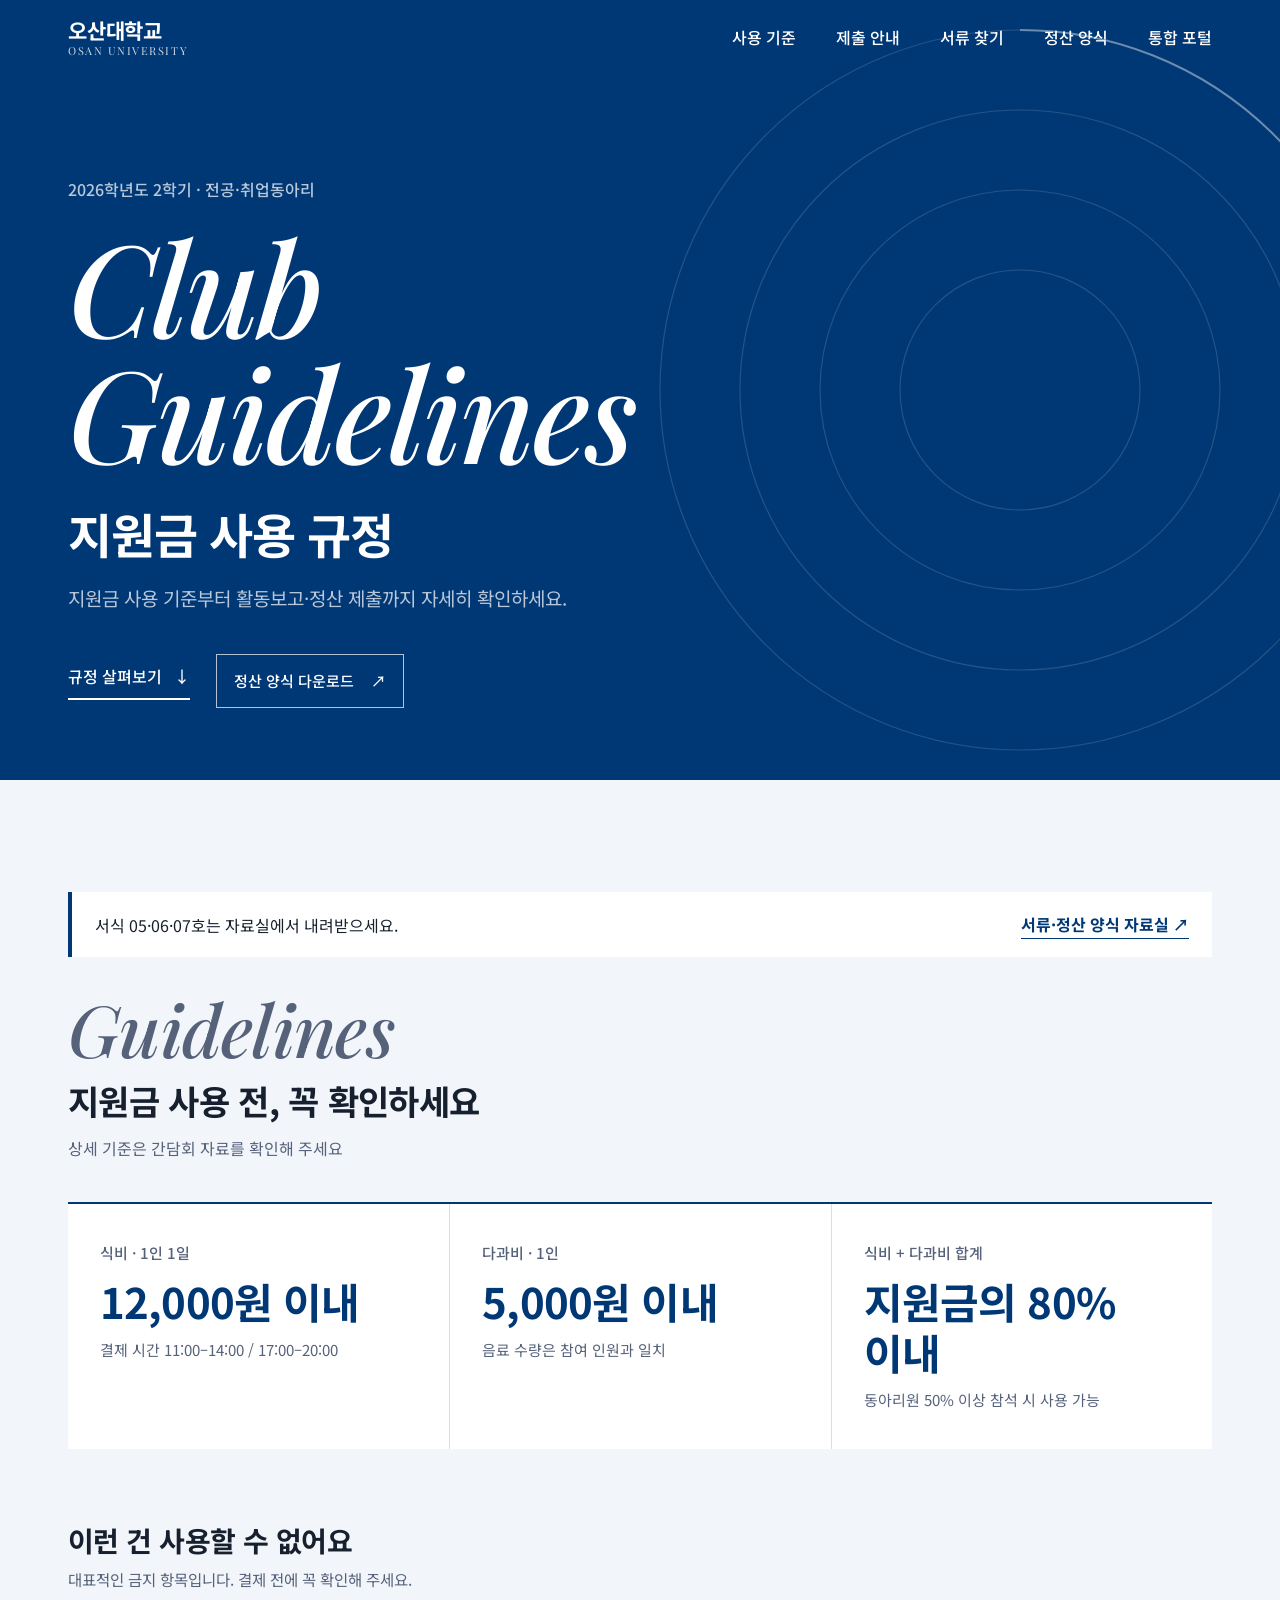
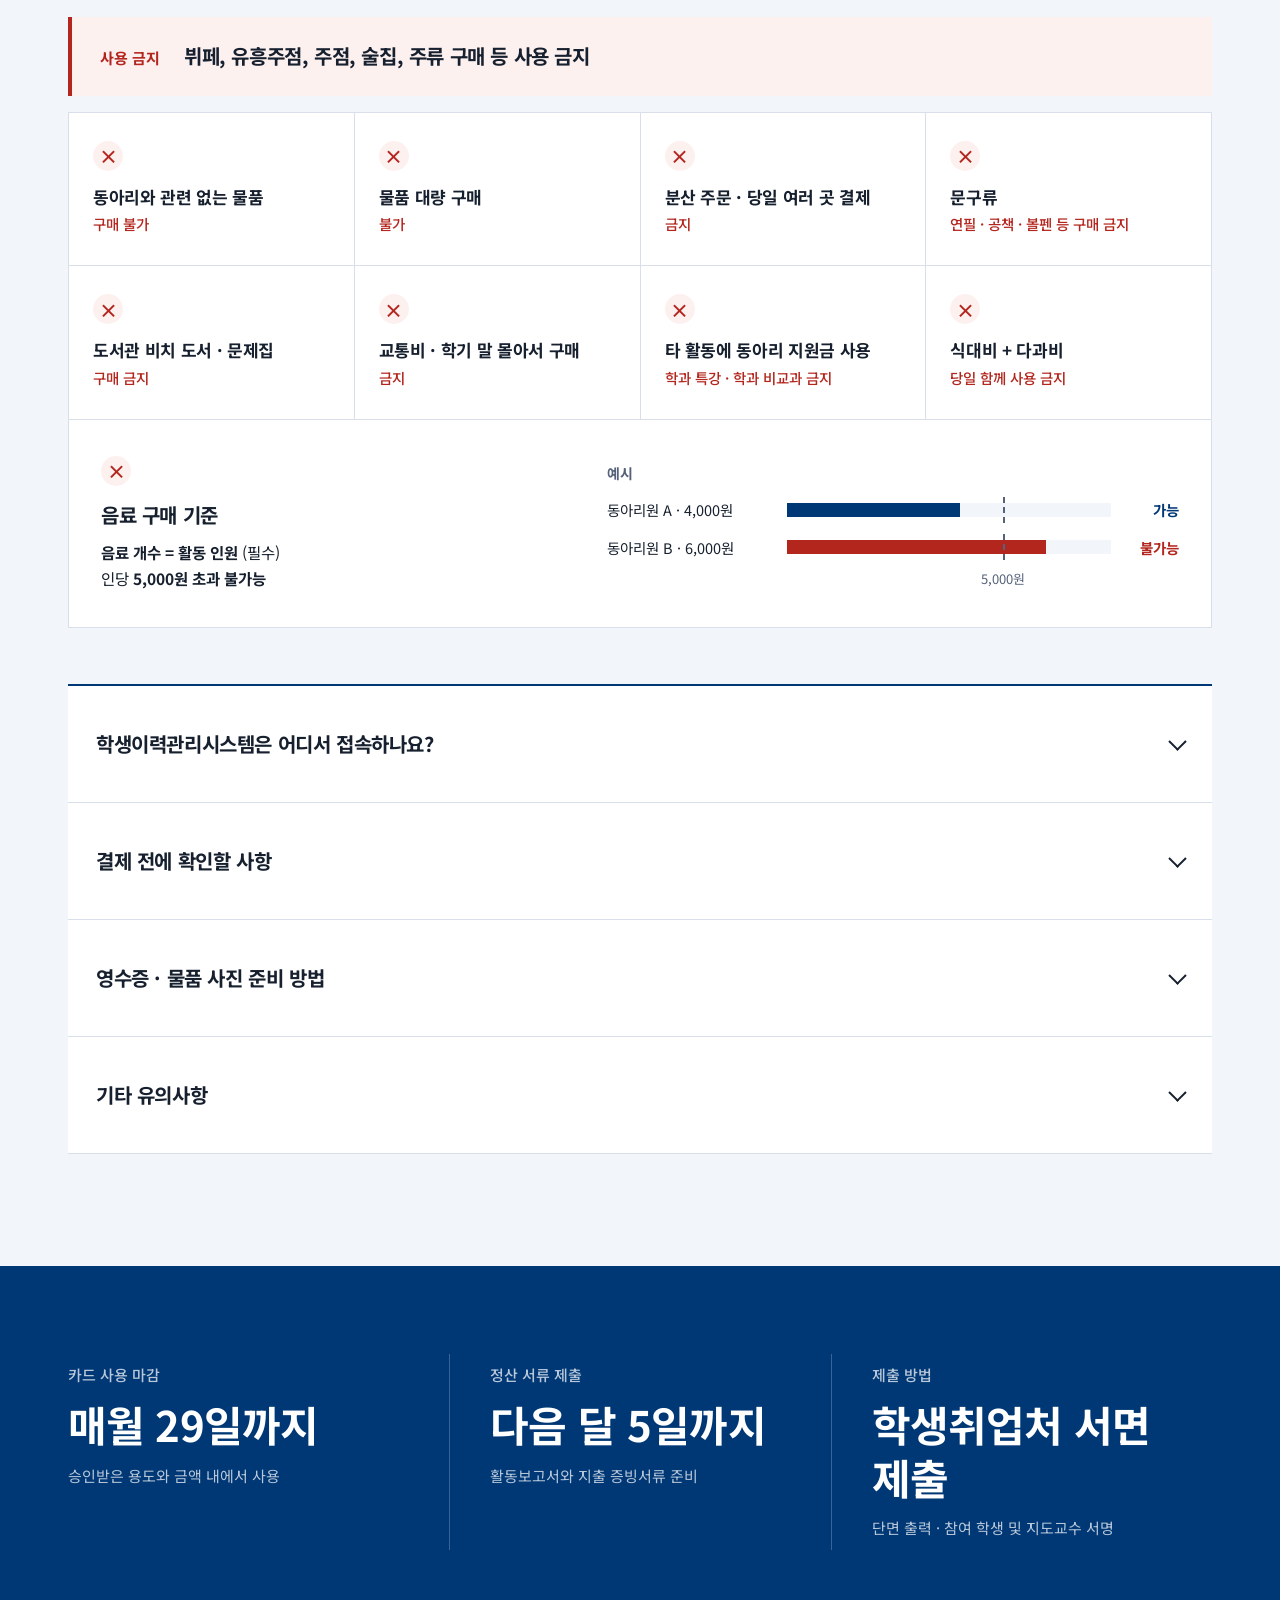
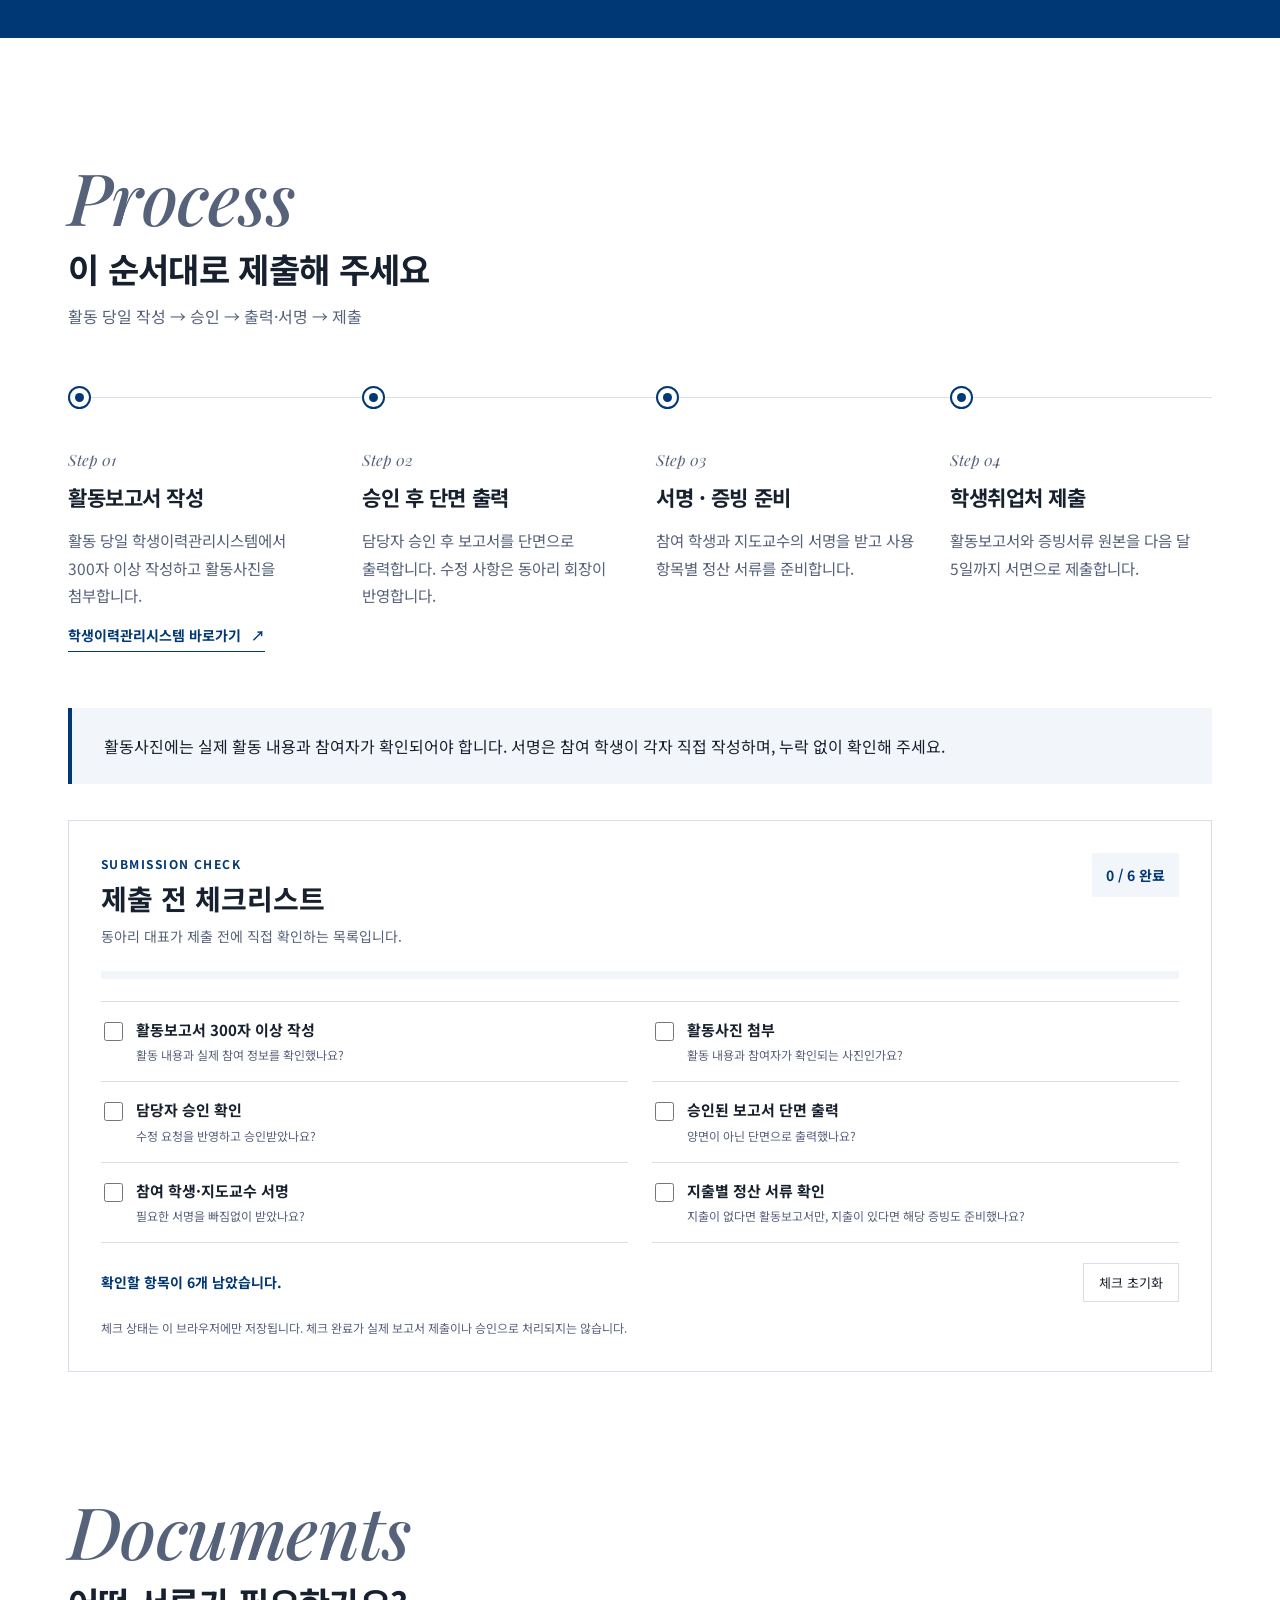
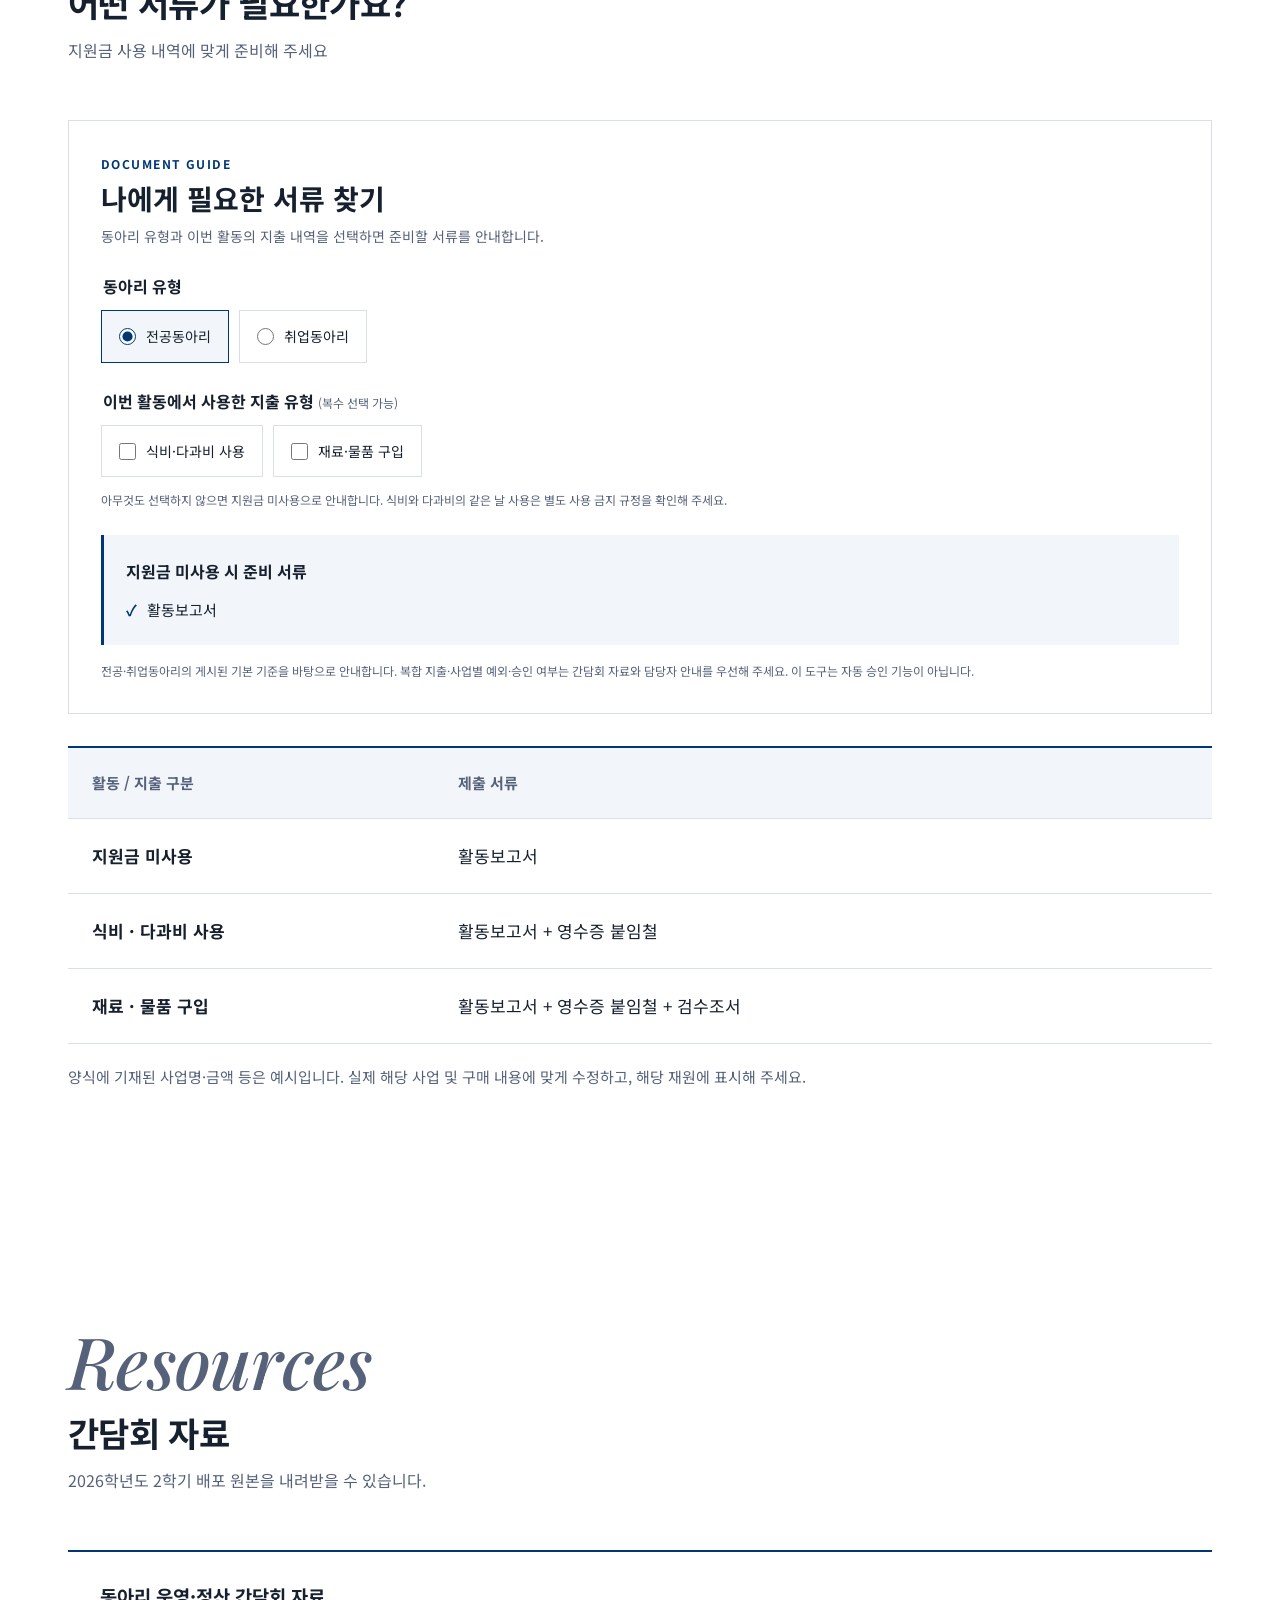
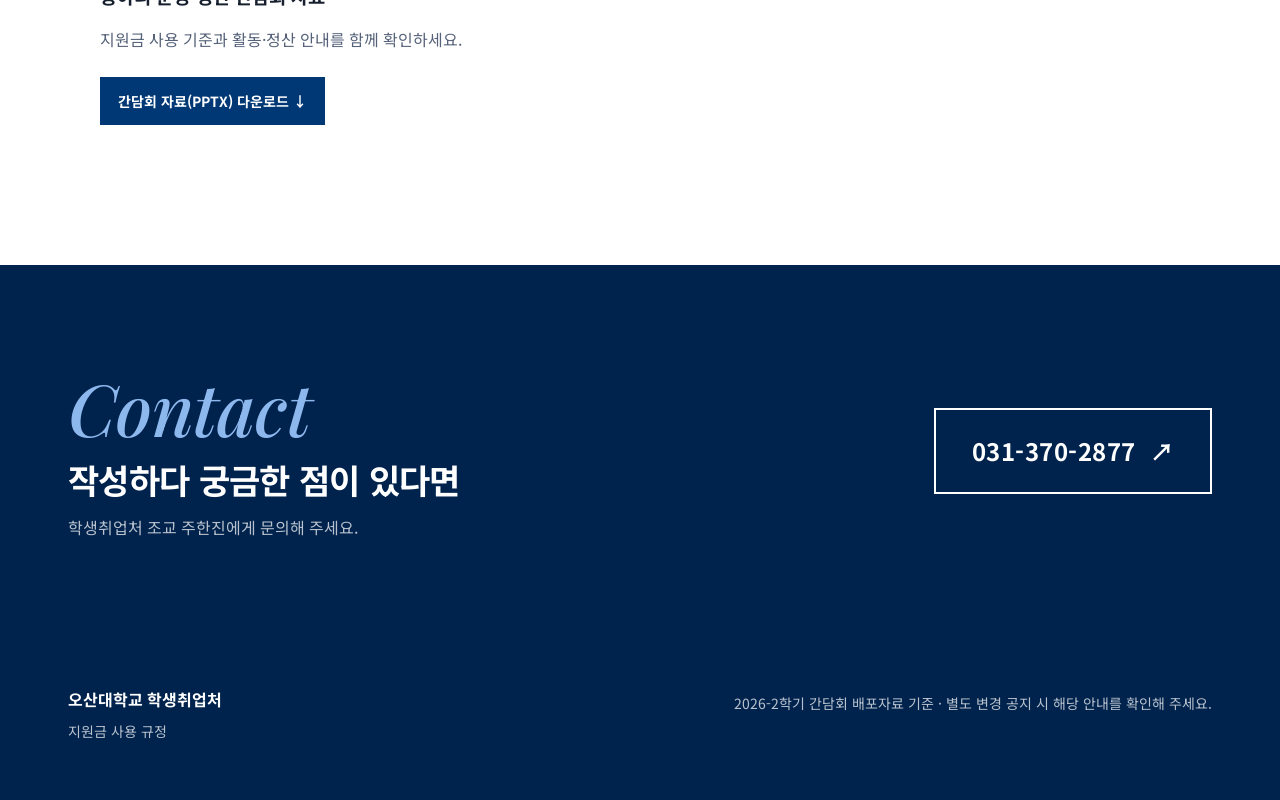
==== rules/index.html @ 479b0349 "Split documents and funding guidelines into independent pages; open cross-page links in new tabs" ====
<!DOCTYPE html>
<html lang="ko">
<head>
<meta charset="utf-8">
<meta name="viewport" content="width=device-width, initial-scale=1, viewport-fit=cover">
<title>지원금 사용 규정 | 오산대학교</title>
<meta name="description" content="오산대학교 지원금 사용 기준, 제출 절차, 간담회 자료 및 필요한 서류 안내">
<link rel="preconnect" href="https://fonts.googleapis.com">
<link rel="preconnect" href="https://fonts.gstatic.com" crossorigin>
<link href="https://fonts.googleapis.com/css2?family=Noto+Sans+KR:wght@400;500;700&family=Playfair+Display:ital,wght@0,500;1,500&display=swap" rel="stylesheet">
<link rel="stylesheet" href="../assets/css/common.css">
<link rel="stylesheet" href="../assets/css/rules.css">
<link rel="stylesheet" href="../assets/css/responsive.css">
</head>
<body>
<header class="site-head" id="head"><div class="wrap">
<a class="logo" href="#top" aria-label="현재 페이지 처음으로"><b>오산대학교</b><span>OSAN UNIVERSITY</span></a>
<nav class="gnb" id="gnb" aria-label="주요 메뉴">
<a href="#rules">사용 기준</a><a href="#submit">제출 안내</a><a href="#documents">서류 찾기</a><a href="../" target="_blank" rel="noopener noreferrer">정산 양식</a>
<a href="https://hanjinjoo.github.io/osan-club/" target="_blank" rel="noopener noreferrer">통합 포털</a></nav>
<button class="menu-btn" id="menuBtn" type="button" aria-label="메뉴 열기" aria-expanded="false" aria-controls="gnb"><span></span></button>
</div></header>
<main id="top">
<div class="hero"><svg class="hero-art" viewBox="0 0 760 760" fill="none" aria-hidden="true"><g stroke="#ffffff" stroke-opacity=".28" stroke-width="1.2"><circle cx="380" cy="380" r="120"/><circle cx="380" cy="380" r="200"/><circle cx="380" cy="380" r="280"/><circle cx="380" cy="380" r="360"/></g><path d="M380 20 A360 360 0 0 1 740 380" stroke="#ffffff" stroke-opacity=".8" stroke-width="2"/></svg>
<div class="wrap"><div class="hero-in"><p class="hero-term">2026학년도 2학기 · 전공·취업동아리</p>
<p class="hero-en" aria-hidden="true">Club<br>Guidelines</p>
<h1>지원금 사용 규정</h1>
<p class="hero-lead">지원금 사용 기준부터 활동보고·정산 제출까지 자세히 확인하세요.</p>
<div class="hero-actions"><a class="hero-cta" href="#rules">규정 살펴보기 <span aria-hidden="true">↓</span></a>
<a class="hero-cta-secondary" href="../" target="_blank" rel="noopener noreferrer">정산 양식 다운로드 <span aria-hidden="true">↗</span></a></div></div></div></div>
  <section id="rules" class="rules">
    <div class="wrap">
      <div class="rules-topnote"><span>서식 05·06·07호는 자료실에서 내려받으세요.</span><a href="../" target="_blank" rel="noopener noreferrer">서류·정산 양식 자료실 ↗</a></div><div class="sec-head">
        <p class="sec-en" aria-hidden="true">Guidelines</p>
        <h2>지원금 사용 전, 꼭 확인하세요</h2>
        <p>상세 기준은 간담회 자료를 확인해 주세요</p>
      </div>
      <div class="limits">
        <div class="limit">
          <p class="limit-label">식비 · 1인 1일</p>
          <p class="limit-value">12,000원 이내</p>
          <p class="limit-desc">결제 시간 11:00–14:00 / 17:00–20:00</p>
        </div>
        <div class="limit">
          <p class="limit-label">다과비 · 1인</p>
          <p class="limit-value">5,000원 이내</p>
          <p class="limit-desc">음료 수량은 참여 인원과 일치</p>
        </div>
        <div class="limit">
          <p class="limit-label">식비 + 다과비 합계</p>
          <p class="limit-value">지원금의 80% 이내</p>
          <p class="limit-desc">동아리원 50% 이상 참석 시 사용 가능</p>
        </div>
      </div>

      <h3 class="nogo-head">이런 건 사용할 수 없어요</h3>
      <p class="nogo-sub">대표적인 금지 항목입니다. 결제 전에 꼭 확인해 주세요.</p>
      <div class="ban" role="note"><p class="ban-label">사용 금지</p><p class="ban-text">뷔페, 유흥주점, 주점, 술집, 주류 구매 등 사용 금지</p></div>
      <ul class="nogo">
          <li class="nogo-item"><span class="nogo-icon" aria-hidden="true">×</span><div><p class="nogo-title">동아리와 관련 없는 물품</p><p class="nogo-note">구매 불가</p></div></li>
          <li class="nogo-item"><span class="nogo-icon" aria-hidden="true">×</span><div><p class="nogo-title">물품 대량 구매</p><p class="nogo-note">불가</p></div></li>
          <li class="nogo-item"><span class="nogo-icon" aria-hidden="true">×</span><div><p class="nogo-title">분산 주문 · 당일 여러 곳 결제</p><p class="nogo-note">금지</p></div></li>
          <li class="nogo-item"><span class="nogo-icon" aria-hidden="true">×</span><div><p class="nogo-title">문구류</p><p class="nogo-note">연필 · 공책 · 볼펜 등 구매 금지</p></div></li>
          <li class="nogo-item"><span class="nogo-icon" aria-hidden="true">×</span><div><p class="nogo-title">도서관 비치 도서 · 문제집</p><p class="nogo-note">구매 금지</p></div></li>
          <li class="nogo-item"><span class="nogo-icon" aria-hidden="true">×</span><div><p class="nogo-title">교통비 · 학기 말 몰아서 구매</p><p class="nogo-note">금지</p></div></li>
          <li class="nogo-item"><span class="nogo-icon" aria-hidden="true">×</span><div><p class="nogo-title">타 활동에 동아리 지원금 사용</p><p class="nogo-note">학과 특강 · 학과 비교과 금지</p></div></li>
          <li class="nogo-item"><span class="nogo-icon" aria-hidden="true">×</span><div><p class="nogo-title">식대비 + 다과비</p><p class="nogo-note">당일 함께 사용 금지</p></div></li>
          <li class="nogo-drink">
            <div>
              <span class="nogo-icon" aria-hidden="true">×</span>
              <p class="nogo-title">음료 구매 기준</p>
              <p class="nogo-rule"><b>음료 개수 = 활동 인원</b> (필수)<br>인당 <b>5,000원 초과 불가능</b></p>
            </div>
            <div class="ex" role="img" aria-label="예시: 동아리원 A가 4,000원 음료를 구매하는 것은 가능, 동아리원 B가 6,000원 음료를 구매하는 것은 불가능">
              <p class="ex-cap">예시</p>
              <div class="ex-row ex-ok"><span>동아리원 A · 4,000원</span><div class="ex-track"><div class="ex-fill"></div></div><span class="ex-res">가능</span></div>
              <div class="ex-row ex-bad"><span>동아리원 B · 6,000원</span><div class="ex-track"><div class="ex-fill"></div></div><span class="ex-res">불가능</span></div>
              <div class="ex-scale" aria-hidden="true"><span></span><span><i>5,000원</i></span><span></span></div>
            </div>
          </li>
      </ul>

      <div class="acc">
        <details>
          <summary>학생이력관리시스템은 어디서 접속하나요?</summary>
          <ul><li>학생은 <a class="inline-rule-link" href="https://ostory.osan.ac.kr/ptfol/grLrn/stClub/scAppl/index.do" target="_blank" rel="noopener noreferrer">학생이력관리시스템 바로가기 ↗</a>에서 직접 로그인한 뒤 활동보고서를 작성할 수 있습니다.</li></ul>
        </details>
        <details>
          <summary>결제 전에 확인할 사항</summary>
          <ul>
            <li>지원금 배정액을 확인하고 사용 목적을 사전에 안내하여 승인받은 후 카드를 수령합니다.</li>
            <li>오산·수원 이외 지역, 주말·공휴일 및 외부 활동은 사전 승인이 필요합니다.</li>
            <li>사용 가능 여부가 모호한 물품은 결제 전에 담당자에게 문의해 주세요.</li>
          </ul>
        </details>
        <details>
          <summary>영수증 · 물품 사진 준비 방법</summary>
          <ul>
            <li>영수증은 상세내역·총액·사용일자·승인번호가 보이도록 원본을 부착합니다. 카드번호도 확인해 주세요.</li>
            <li>영수증을 훼손하거나 겹쳐 붙이지 않습니다. 훼손된 경우 재발행이 필요합니다.</li>
            <li>배달 주문은 카드 매출전표와 품목이 표시된 영수증을 모두 준비합니다.</li>
            <li>물품 구입 시 검수조서를 작성하고, 구매한 물품의 전체 수량과 구성이 보이도록 사진을 촬영합니다.</li>
          </ul>
        </details>
        <details>
          <summary>기타 유의사항</summary>
          <ul>
            <li>포인트 적립·할인을 적용하지 않으며, 다른 프로그램 예산과 동일한 시간·장소에서 중복 집행하지 않습니다.</li>
            <li>혁신사업·RISE 외 다른 사업의 카드를 사용하지 않습니다.</li>
          </ul>
        </details>
      </div>
    </div>
  </section>
  <div class="numbers">
    <div class="wrap">
      <div class="num-grid">
        <div class="num">
          <p class="num-label">카드 사용 마감</p>
          <p class="num-value">매월 29일까지</p>
          <p class="num-desc">승인받은 용도와 금액 내에서 사용</p>
        </div>
        <div class="num">
          <p class="num-label">정산 서류 제출</p>
          <p class="num-value">다음 달 5일까지</p>
          <p class="num-desc">활동보고서와 지출 증빙서류 준비</p>
        </div>
        <div class="num">
          <p class="num-label">제출 방법</p>
          <p class="num-value">학생취업처 서면 제출</p>
          <p class="num-desc">단면 출력 · 참여 학생 및 지도교수 서명</p>
        </div>
      </div>
    </div>
  </div>
  <section id="submit">
    <div class="wrap">
      <div class="sec-head">
        <p class="sec-en" aria-hidden="true">Process</p>
        <h2>이 순서대로 제출해 주세요</h2>
        <p>활동 당일 작성 → 승인 → 출력·서명 → 제출</p>
      </div>
      <ol class="steps">
        <li class="step">
          <p class="step-no">Step 01</p>
          <h3>활동보고서 작성</h3>
          <p>활동 당일 학생이력관리시스템에서 300자 이상 작성하고 활동사진을 첨부합니다.</p>
          <a class="step-link" href="https://ostory.osan.ac.kr/ptfol/grLrn/stClub/scAppl/index.do" target="_blank" rel="noopener noreferrer">학생이력관리시스템 바로가기 <span aria-hidden="true">↗</span></a>
        </li>
        <li class="step">
          <p class="step-no">Step 02</p>
          <h3>승인 후 단면 출력</h3>
          <p>담당자 승인 후 보고서를 단면으로 출력합니다. 수정 사항은 동아리 회장이 반영합니다.</p>
        </li>
        <li class="step">
          <p class="step-no">Step 03</p>
          <h3>서명 · 증빙 준비</h3>
          <p>참여 학생과 지도교수의 서명을 받고 사용 항목별 정산 서류를 준비합니다.</p>
        </li>
        <li class="step">
          <p class="step-no">Step 04</p>
          <h3>학생취업처 제출</h3>
          <p>활동보고서와 증빙서류 원본을 다음 달 5일까지 서면으로 제출합니다.</p>
        </li>
      </ol>
      <p class="note">활동사진에는 실제 활동 내용과 참여자가 확인되어야 합니다. 서명은 참여 학생이 각자 직접 작성하며, 누락 없이 확인해 주세요.</p>
      <div class="preflight" id="preflight" aria-labelledby="preflight-title">
        <div class="tool-heading">
          <div><p class="tool-eyebrow">Submission Check</p><h3 id="preflight-title">제출 전 체크리스트</h3><p>동아리 대표가 제출 전에 직접 확인하는 목록입니다.</p></div>
          <div class="tool-counter" id="preflightCount" aria-live="polite">0 / 6 완료</div>
        </div>
        <progress id="preflightProgress" class="preflight-progress" max="6" value="0" aria-label="제출 준비 확인 진행률"></progress>
        <div class="preflight-items">
          <label class="preflight-item"><input type="checkbox" data-preflight-check><span><strong>활동보고서 300자 이상 작성</strong><small>활동 내용과 실제 참여 정보를 확인했나요?</small></span></label>
          <label class="preflight-item"><input type="checkbox" data-preflight-check><span><strong>활동사진 첨부</strong><small>활동 내용과 참여자가 확인되는 사진인가요?</small></span></label>
          <label class="preflight-item"><input type="checkbox" data-preflight-check><span><strong>담당자 승인 확인</strong><small>수정 요청을 반영하고 승인받았나요?</small></span></label>
          <label class="preflight-item"><input type="checkbox" data-preflight-check><span><strong>승인된 보고서 단면 출력</strong><small>양면이 아닌 단면으로 출력했나요?</small></span></label>
          <label class="preflight-item"><input type="checkbox" data-preflight-check><span><strong>참여 학생·지도교수 서명</strong><small>필요한 서명을 빠짐없이 받았나요?</small></span></label>
          <label class="preflight-item"><input type="checkbox" data-preflight-check><span><strong>지출별 정산 서류 확인</strong><small>지출이 없다면 활동보고서만, 지출이 있다면 해당 증빙도 준비했나요?</small></span></label>
        </div>
        <div class="tool-footer">
          <p id="preflightStatus" class="tool-status" role="status" aria-live="polite">확인할 항목이 6개 남았습니다.</p>
          <button class="tool-reset" id="preflightReset" type="button">체크 초기화</button>
        </div>
        <p class="tool-disclaimer">체크 상태는 이 브라우저에만 저장됩니다. 체크 완료가 실제 보고서 제출이나 승인으로 처리되지는 않습니다.</p>
      </div>
    </div>
  </section>
  <section id="documents">
    <div class="wrap">
      <div class="sec-head">
        <p class="sec-en" aria-hidden="true">Documents</p>
        <h2>어떤 서류가 필요한가요?</h2>
        <p>지원금 사용 내역에 맞게 준비해 주세요</p>
      </div>
      <div class="doc-tool" id="docAdvisor" aria-labelledby="doc-tool-title">
        <div class="tool-heading">
          <div><p class="tool-eyebrow">Document Guide</p><h3 id="doc-tool-title">나에게 필요한 서류 찾기</h3><p>동아리 유형과 이번 활동의 지출 내역을 선택하면 준비할 서류를 안내합니다.</p></div>
        </div>
        <fieldset class="doc-fieldset">
          <legend>동아리 유형</legend>
          <div class="doc-choices">
            <label class="doc-choice"><input type="radio" name="advisorClub" value="major" checked><span>전공동아리</span></label>
            <label class="doc-choice"><input type="radio" name="advisorClub" value="employment"><span>취업동아리</span></label>
          </div>
        </fieldset>
        <fieldset class="doc-fieldset">
          <legend>이번 활동에서 사용한 지출 유형 <small>(복수 선택 가능)</small></legend>
          <div class="doc-choices">
            <label class="doc-choice"><input id="advisorFood" type="checkbox"><span>식비·다과비 사용</span></label>
            <label class="doc-choice"><input id="advisorGoods" type="checkbox"><span>재료·물품 구입</span></label>
          </div>
          <p class="doc-explainer">아무것도 선택하지 않으면 지원금 미사용으로 안내합니다. 식비와 다과비의 같은 날 사용은 별도 사용 금지 규정을 확인해 주세요.</p>
        </fieldset>
        <div class="doc-result" aria-live="polite" aria-atomic="true">
          <p class="doc-result-caption" id="advisorSummary">지원금 미사용 시 준비 서류</p>
          <ul id="advisorResultList" class="doc-result-list"><li>활동보고서</li></ul>
          <div id="advisorDownloadLinks" class="doc-result-downloads"></div>
        </div>
        <p class="tool-disclaimer">전공·취업동아리의 게시된 기본 기준을 바탕으로 안내합니다. 복합 지출·사업별 예외·승인 여부는 간담회 자료와 담당자 안내를 우선해 주세요. 이 도구는 자동 승인 기능이 아닙니다.</p>
      </div>
      <div class="tbl-wrap">
        <table>
          <thead>
            <tr><th scope="col">활동 / 지출 구분</th><th scope="col">제출 서류</th></tr>
          </thead>
          <tbody>
            <tr><td>지원금 미사용</td><td>활동보고서</td></tr>
            <tr><td>식비 · 다과비 사용</td><td>활동보고서 + 영수증 붙임철</td></tr>
            <tr><td>재료 · 물품 구입</td><td>활동보고서 + 영수증 붙임철 + 검수조서</td></tr>
          </tbody>
        </table>
      </div>
      <p class="tbl-note">양식에 기재된 사업명·금액 등은 예시입니다. 실제 해당 사업 및 구매 내용에 맞게 수정하고, 해당 재원에 표시해 주세요.</p>
    </div>
  </section>
<section id="meeting-materials"><div class="wrap"><div class="sec-head"><p class="sec-en" aria-hidden="true">Resources</p><h2>간담회 자료</h2><p>2026학년도 2학기 배포 원본을 내려받을 수 있습니다.</p></div><div class="materials-card"><h3>동아리 운영·정산 간담회 자료</h3><p>지원금 사용 기준과 활동·정산 안내를 함께 확인하세요.</p><a class="doc-download" href="../files/2026%ED%95%99%EB%85%84%EB%8F%84%202%ED%95%99%EA%B8%B0%20%EA%B0%84%EB%8B%B4%ED%9A%8C%20%EC%9E%90%EB%A3%8C.pptx" download="2026학년도 2학기 간담회 자료.pptx">간담회 자료(PPTX) 다운로드 ↓</a></div></div></section>
  <div class="contact">
    <div class="wrap contact-in">
      <div>
        <p class="sec-en" aria-hidden="true">Contact</p>
        <h3>작성하다 궁금한 점이 있다면</h3>
        <p>학생취업처 조교 주한진에게 문의해 주세요.</p>
      </div>
      <a class="tel" href="tel:0313702877">031-370-2877 <span aria-hidden="true">↗</span></a>
    </div>
  </div>
</main>
<footer>
  <div class="wrap">
    <div>
      <b>오산대학교 학생취업처</b>
      <p>지원금 사용 규정</p>
    </div>
    <p>2026-2학기 간담회 배포자료 기준 · 별도 변경 공지 시 해당 안내를 확인해 주세요.</p>
  </div>
</footer>
<script type="module" src="../assets/js/common.js"></script>
<script type="module" src="../assets/js/checklist.js"></script>
<script type="module" src="../assets/js/advisor.js"></script>
</body>
</html>
---- assets/css/common.css ----
:root {
  box-sizing: border-box;
  padding-top: env(safe-area-inset-top, 0px);
  padding-bottom: env(safe-area-inset-bottom, 0px);
  --navy: #003876;
  --navy-deep: #00234d;
  --bg: #ffffff;
  --tint: #f2f5fa;
  --text: #17202e;
  --muted: #56627a;
  --line: #d8dfea;
  --accent: #003876;
  --head-bg: rgba(255,255,255,.96);
  --head-text: #17202e;
  --danger: #b3261e;
  --danger-bg: #fdf1f0;
  --on-navy: #ffffff;
  --on-navy-muted: rgba(255,255,255,.72);
  --shell: #00234d;
  --serif: "Playfair Display", "Noto Serif KR", Georgia, serif;
  --sans: "Noto Sans KR", "Apple SD Gothic Neo", "Malgun Gothic", system-ui, sans-serif;
}
@media (prefers-color-scheme: dark) {
  :root:not([data-theme="light"]) {
    --bg: #0b1422;
    --tint: #101c30;
    --text: #e7edf6;
    --muted: #9aa8bf;
    --line: #23324b;
    --accent: #8db8ee;
    --head-bg: rgba(11,20,34,.96);
    --head-text: #e7edf6;
    --danger: #ff8a80;
    --danger-bg: #2a1716;
  }
}
:root[data-theme="dark"] {
  --bg: #0b1422;
  --tint: #101c30;
  --text: #e7edf6;
  --muted: #9aa8bf;
  --line: #23324b;
  --accent: #8db8ee;
  --head-bg: rgba(11,20,34,.96);
  --head-text: #e7edf6;
  --danger: #ff8a80;
  --danger-bg: #2a1716;
}

*, *::before, *::after { box-sizing: inherit; }
html { scroll-behavior: smooth; scroll-padding-top: calc(env(safe-area-inset-top, 0px) + 80px); background: var(--shell); }
body {
  margin: 0;
  background: var(--bg);
  color: var(--text);
  font-family: var(--sans);
  font-size: 16px;
  line-height: 1.75;
  word-break: keep-all;
  -webkit-font-smoothing: antialiased;
}
a { color: inherit; text-decoration: none; }
h1, h2, h3, p, ul, ol { margin: 0; padding: 0; }
ul, ol { list-style: none; }
:focus-visible { outline: 3px solid #6fa8ee; outline-offset: 3px; }
.wrap { width: 100%; max-width: 1200px; margin: 0 auto; padding: 0 max(28px, env(safe-area-inset-left, 0px)) 0 max(28px, env(safe-area-inset-right, 0px)); }

/* ---------- Header ---------- */
.site-head {
  position: fixed; top: 0; left: 0; right: 0; z-index: 50;
  padding-top: env(safe-area-inset-top, 0px);
  color: var(--on-navy);
  transition: background .25s ease, color .25s ease, box-shadow .25s ease;
}
.site-head .wrap { display: flex; align-items: center; justify-content: space-between; height: 76px; }
.site-head.solid { background: var(--head-bg); color: var(--head-text); box-shadow: 0 1px 0 var(--line); backdrop-filter: blur(8px); }
.logo { display: flex; flex-direction: column; line-height: 1.1; }
.logo b { font-size: 21px; font-weight: 700; letter-spacing: -.01em; }
.logo span { font-family: var(--serif); font-size: 11px; letter-spacing: .14em; opacity: .8; margin-top: 3px; }
.gnb { display: flex; gap: 40px; }
.gnb a { font-size: 16px; font-weight: 500; padding: 8px 0; border-bottom: 2px solid transparent; }
.gnb a:hover { border-bottom-color: currentColor; }

.menu-btn { display: none; align-items: center; justify-content: center; width: 48px; height: 48px; margin-right: -12px; background: none; border: 0; color: inherit; cursor: pointer; -webkit-tap-highlight-color: transparent; }
.menu-btn span, .menu-btn span::before, .menu-btn span::after { display: block; width: 22px; height: 2px; background: currentColor; transition: transform .25s ease, background .2s ease; }
.menu-btn span { position: relative; }
.menu-btn span::before, .menu-btn span::after { content: ""; position: absolute; left: 0; }
.menu-btn span::before { top: -7px; }
.menu-btn span::after { top: 7px; }
.site-head.open .menu-btn span { background: transparent; }
.site-head.open .menu-btn span::before { top: 0; transform: rotate(45deg); }
.site-head.open .menu-btn span::after { top: 0; transform: rotate(-45deg); }

/* ---------- Hero ---------- */
.hero {
  position: relative; overflow: hidden;
  background: var(--navy);
  color: var(--on-navy);
  min-height: min(780px, 100svh);
  display: flex; align-items: flex-end;
  padding: 150px 0 72px;
}
.hero-art { position: absolute; right: -120px; top: 50%; width: 760px; max-width: 90vw; transform: translateY(-50%); opacity: .5; pointer-events: none; }
.hero .wrap { position: relative; }
.hero-term { font-size: 16px; font-weight: 500; color: var(--on-navy-muted); margin-bottom: 20px; }
.hero-en { font-family: var(--serif); font-style: italic; font-weight: 500; font-size: clamp(56px, 10vw, 148px); line-height: .98; letter-spacing: -.02em; }
.hero h1 { margin-top: 28px; font-size: clamp(28px, 4.2vw, 48px); font-weight: 700; letter-spacing: -.02em; line-height: 1.3; }
.hero-lead { margin-top: 16px; font-size: clamp(16px, 1.8vw, 19px); color: var(--on-navy-muted); max-width: 30em; }
.hero-cta { display: inline-flex; align-items: center; gap: 12px; margin-top: 40px; padding-bottom: 8px; border-bottom: 2px solid #fff; font-weight: 500; }
.hero-cta:hover { gap: 18px; }
.hero-cta { transition: gap .2s ease; }
.hero-in { animation: rise .9s cubic-bezier(.2,.7,.2,1) both; }
@keyframes rise { from { opacity: 0; transform: translateY(24px); } to { opacity: 1; transform: none; } }

/* ---------- Section frame ---------- */
section { padding: 112px 0; }
.sec-head { margin-bottom: 56px; }
.sec-en { font-family: var(--serif); font-style: italic; font-weight: 500; font-size: clamp(40px, 6vw, 72px); line-height: 1; color: var(--accent); letter-spacing: -.01em; }
.sec-head h2 { margin-top: 14px; font-size: clamp(24px, 3vw, 34px); font-weight: 700; letter-spacing: -.02em; line-height: 1.35; }
.sec-head p { margin-top: 10px; color: var(--muted); }


/* ---------- Contact ---------- */
.contact { background: var(--navy-deep); color: var(--on-navy); padding: 96px 0; }
.contact-in { display: flex; align-items: center; justify-content: space-between; gap: 40px; flex-wrap: wrap; }
.contact .sec-en { color: #8db8ee; }
.contact h3 { margin-top: 14px; font-size: clamp(24px, 3vw, 34px); font-weight: 700; letter-spacing: -.02em; line-height: 1.35; }
.contact p { margin-top: 10px; color: var(--on-navy-muted); }
.tel { display: inline-flex; align-items: center; gap: 14px; padding: 20px 36px; border: 2px solid #fff; font-size: 24px; font-weight: 700; letter-spacing: .02em; transition: background .2s ease, color .2s ease; }
.tel:hover { background: #fff; color: var(--navy-deep); }

/* ---------- Footer ---------- */
footer { background: var(--shell); color: var(--on-navy-muted); padding: 48px 0 56px; font-size: 14px; }
footer .wrap { display: flex; justify-content: space-between; gap: 24px; flex-wrap: wrap; }
footer b { color: #fff; font-size: 16px; }
footer p { margin-top: 6px; }


/* 2026-2 자료실 UX 개선: 기존 규정/파일/디자인은 보존 */
.hero-actions{display:flex;align-items:center;gap:26px;flex-wrap:wrap;margin-top:40px}
.hero-actions .hero-cta{margin-top:0}
.hero-cta-secondary{display:inline-flex;align-items:center;justify-content:space-between;gap:17px;padding:13px 17px;border:1px solid rgba(255,255,255,.7);color:#fff;font-size:15px;font-weight:500;transition:background .2s ease,color .2s ease}
.hero-cta-secondary:hover{background:#fff;color:var(--navy)}
.service-notice{padding:30px 0 0;background:var(--bg)}
.service-notice-inner{border:1px solid var(--line);border-left:4px solid var(--navy);padding:22px 26px;display:flex;align-items:center;justify-content:space-between;gap:22px;background:var(--tint)}
.service-notice-label,.tool-eyebrow{font-weight:700;font-size:12px;letter-spacing:.12em;text-transform:uppercase;color:var(--accent)}
.service-notice-inner p{line-height:1.6;margin-top:5px;font-size:15px}
.service-notice-inner p strong{font-weight:700}
.service-notice-inner .service-notice-sub{font-size:13px;color:var(--muted);margin-top:6px}
.service-notice-link{display:inline-flex;align-items:center;gap:18px;padding:12px 17px;white-space:nowrap;background:var(--navy);color:#fff;font-size:14px;font-weight:700;flex:none}
.service-notice-link:hover{background:var(--navy-deep)}
.dl-version{margin-top:10px!important;font-size:13px!important;color:var(--muted)}
.step-link{margin-top:16px;display:inline-flex;align-items:center;gap:10px;font-size:14px;font-weight:700;color:var(--accent);border-bottom:1px solid currentColor;padding:0 0 5px;line-height:1.5}
.step-link:hover,.inline-rule-link:hover{text-decoration:underline}
.inline-rule-link{color:var(--accent);font-weight:700;text-decoration:underline;text-underline-offset:3px}
.preflight,.doc-tool{margin-top:36px;padding:32px;border:1px solid var(--line);background:var(--bg)}
.tool-heading{display:flex;align-items:start;justify-content:space-between;gap:20px;flex-wrap:wrap}
.tool-heading h3{font-size:clamp(21px,2.4vw,28px);line-height:1.3;margin-top:6px}
.tool-heading p:not(.tool-eyebrow){font-size:14px;color:var(--muted);margin-top:8px}
.tool-counter{background:var(--tint);color:var(--accent);padding:10px 14px;white-space:nowrap;font-size:14px;font-weight:700}
.preflight-progress{width:100%;height:8px;appearance:none;border:0;background:var(--tint);display:block;margin:22px 0}
.preflight-progress::-webkit-progress-bar{background:var(--tint)}
.preflight-progress::-webkit-progress-value{background:var(--navy)}
.preflight-progress::-moz-progress-bar{background:var(--navy)}
.preflight-items{display:grid;grid-template-columns:1fr 1fr;gap:0 24px;border-top:1px solid var(--line)}
.preflight-item{display:flex;align-items:flex-start;gap:13px;padding:17px 3px;border-bottom:1px solid var(--line);cursor:pointer}
.preflight-item input{flex:none;width:19px;height:19px;accent-color:var(--navy);margin:3px 0 0;cursor:pointer}
.preflight-item strong,.preflight-item small{display:block;line-height:1.5}
.preflight-item strong{font-size:15px}
.preflight-item small{font-size:12px;color:var(--muted);margin-top:5px}
.tool-footer{display:flex;justify-content:space-between;align-items:center;gap:12px;flex-wrap:wrap;margin-top:20px}
.tool-status{font-size:14px;font-weight:700;color:var(--accent)}
.tool-reset{padding:9px 15px;border:1px solid var(--line);color:var(--text);background:var(--bg);font-family:inherit;font-size:13px;cursor:pointer}
.tool-reset:hover{background:var(--tint)}
.tool-disclaimer{margin-top:16px;color:var(--muted);font-size:12px;line-height:1.7}
.doc-fieldset{border:0;margin:24px 0 0;padding:0}
.doc-fieldset legend{font-size:16px;font-weight:700;margin-bottom:10px}
.doc-fieldset legend small{font-size:12px;color:var(--muted);font-weight:400}
.doc-choices{display:flex;gap:10px;flex-wrap:wrap}
.doc-choice{cursor:pointer;position:relative;display:inline-flex;align-items:center;gap:10px;padding:13px 17px;border:1px solid var(--line);background:var(--bg);font-size:14px;min-height:48px}
.doc-choice:has(input:checked){border-color:var(--accent);background:var(--tint)}
.doc-choice:focus-within{outline:2px solid #6fa8ee;outline-offset:2px}
.doc-choice input{width:17px;height:17px;accent-color:var(--navy);margin:0;cursor:pointer}
.doc-explainer{color:var(--muted);font-size:12px;line-height:1.6;margin-top:13px}
.doc-result{margin-top:25px;background:var(--tint);border-left:3px solid var(--navy);padding:22px}
.doc-result-caption{font-weight:700;font-size:16px;margin-bottom:12px}
.doc-result-list{list-style:none;display:grid;gap:7px}
.doc-result-list li{padding-left:21px;position:relative;font-size:15px}
.doc-result-list li::before{content:"✓";position:absolute;left:0;font-weight:700;color:var(--accent)}
.doc-result-downloads{margin-top:17px}
.doc-result-downloads:empty{display:none}
.doc-download{display:inline-flex;align-items:center;justify-content:center;background:var(--navy);color:#fff;font-size:14px;font-weight:700;padding:12px 18px}
.doc-download:hover{background:var(--navy-deep)}
.doc-tool + .tbl-wrap{margin-top:32px}

@media(prefers-reduced-motion:reduce){.hero-cta-secondary{transition:none}}
---- assets/css/rules.css ----
/* ---------- Deadlines ---------- */
.numbers { background: var(--navy); color: var(--on-navy); padding: 88px 0; }
.num-grid { display: grid; grid-template-columns: repeat(3, 1fr); }
.num { padding: 8px 40px; border-left: 1px solid rgba(255,255,255,.22); }
.num:first-child { padding-left: 0; border-left: 0; }
.num-label { font-size: 15px; color: var(--on-navy-muted); font-weight: 500; }
.num-value { margin-top: 10px; font-size: clamp(28px, 3.4vw, 42px); font-weight: 700; letter-spacing: -.02em; line-height: 1.25; }
.num-desc { margin-top: 12px; font-size: 15px; color: var(--on-navy-muted); }

/* ---------- Steps ---------- */
.steps { display: grid; grid-template-columns: repeat(4, 1fr); gap: 32px; counter-reset: s; position: relative; }
.steps::before { content: ""; position: absolute; left: 0; right: 0; top: 11px; height: 1px; background: var(--line); }
.step { position: relative; padding-top: 48px; }
.step::before { content: ""; position: absolute; top: 0; left: 0; width: 23px; height: 23px; border-radius: 50%; background: var(--bg); border: 2px solid var(--navy); }
.step::after { content: ""; position: absolute; top: 7px; left: 7px; width: 9px; height: 9px; border-radius: 50%; background: var(--navy); }
.step-no { font-family: var(--serif); font-style: italic; font-size: 20px; color: var(--accent); }
.step h3 { margin-top: 6px; font-size: 21px; font-weight: 700; letter-spacing: -.02em; }
.step p { margin-top: 12px; color: var(--muted); font-size: 15.5px; }
.note { margin-top: 56px; padding: 24px 32px; background: var(--tint); border-left: 4px solid var(--navy); color: var(--text); }

#documents { padding-top: 0; }
/* ---------- Table ---------- */
.tbl-wrap { overflow-x: auto; border-top: 2px solid var(--navy); }
table { width: 100%; border-collapse: collapse; min-width: 560px; }
th, td { text-align: left; padding: 22px 24px; border-bottom: 1px solid var(--line); font-size: 17px; }
th { font-weight: 700; color: var(--muted); font-size: 15px; background: var(--tint); }
td:first-child { font-weight: 700; width: 32%; }
.tbl-note { margin-top: 20px; font-size: 15px; color: var(--muted); }

/* ---------- Rules ---------- */
.rules { background: var(--tint); }
.limits { display: grid; grid-template-columns: repeat(3, 1fr); gap: 0; background: var(--bg); border-top: 2px solid var(--navy); }
.limit { padding: 36px 32px; border-left: 1px solid var(--line); }
.limit:first-child { border-left: 0; }
.limit-label { font-size: 15px; color: var(--muted); font-weight: 500; }
.limit-value { margin-top: 10px; font-size: clamp(30px, 3.4vw, 42px); font-weight: 700; color: var(--accent); letter-spacing: -.02em; line-height: 1.2; }
.limit-desc { margin-top: 10px; font-size: 15px; color: var(--muted); }
.ban { margin-top: 24px; display: flex; gap: 24px; align-items: baseline; padding: 24px 28px; background: var(--danger-bg); border-left: 4px solid var(--danger); }
.ban-label { flex: none; font-size: 15px; font-weight: 700; color: var(--danger); }
.ban-text { font-size: clamp(17px, 2.2vw, 20px); font-weight: 700; letter-spacing: -.02em; line-height: 1.5; }
.nogo-head { margin-top: 72px; font-size: clamp(21px, 2.6vw, 28px); font-weight: 700; letter-spacing: -.02em; line-height: 1.4; }
.nogo-sub { margin-top: 6px; color: var(--muted); font-size: 15.5px; }
.nogo { margin-top: 16px; display: grid; grid-template-columns: repeat(4, 1fr); gap: 1px; background: var(--line); border: 1px solid var(--line); }
.nogo-item { display: flex; flex-direction: column; gap: 14px; padding: 28px 24px 30px; background: var(--bg); }
.nogo-icon { display: inline-flex; flex: none; align-items: center; justify-content: center; width: 30px; height: 30px; border-radius: 50%; background: var(--danger-bg); color: var(--danger); font-size: 19px; font-weight: 700; line-height: 1; }
.nogo-title { font-size: 17px; font-weight: 700; letter-spacing: -.02em; line-height: 1.45; }
.nogo-note { margin-top: 4px; font-size: 14.5px; font-weight: 500; color: var(--danger); line-height: 1.5; }
.nogo-drink { grid-column: 1 / -1; display: grid; grid-template-columns: 1fr 1.25fr; gap: 48px; align-items: center; padding: 36px 32px; background: var(--bg); }
.nogo-drink .nogo-icon { margin-bottom: 14px; }
.nogo-drink .nogo-title { font-size: 20px; }
.nogo-rule { margin-top: 10px; font-size: 15.5px; line-height: 1.7; }
.nogo-rule b { font-weight: 700; }
.ex { display: grid; gap: 12px; }
.ex-cap { font-size: 14px; font-weight: 700; color: var(--muted); }
.ex-row, .ex-scale { display: grid; grid-template-columns: 168px 1fr 56px; gap: 12px; align-items: center; font-size: 14.5px; }
.ex-track { position: relative; height: 14px; background: var(--tint); }
.ex-fill { height: 100%; }
.ex-ok .ex-fill { width: 53.3%; background: var(--navy); }
.ex-bad .ex-fill { width: 80%; background: var(--danger); }
.ex-track::after { content: ""; position: absolute; top: -6px; bottom: -6px; left: 66.7%; border-left: 2px dashed var(--muted); }
.ex-res { font-weight: 700; text-align: right; }
.ex-ok .ex-res { color: var(--accent); }
.ex-bad .ex-res { color: var(--danger); }
.ex-scale { margin-top: -4px; }
.ex-scale span { position: relative; height: 18px; }
.ex-scale i { position: absolute; left: 66.7%; transform: translateX(-50%); font-style: normal; font-size: 13px; color: var(--muted); }
.acc { margin-top: 56px; border-top: 2px solid var(--navy); background: var(--bg); }
.acc details { border-bottom: 1px solid var(--line); }
.acc summary { list-style: none; cursor: pointer; display: flex; align-items: center; justify-content: space-between; gap: 16px; min-height: 72px; padding: 22px 28px; font-size: 20px; font-weight: 700; letter-spacing: -.02em; line-height: 1.4; -webkit-tap-highlight-color: transparent; transition: color .2s ease; }
.acc summary::-webkit-details-marker { display: none; }
.acc summary:hover { color: var(--accent); }
.acc summary::after { content: ""; flex: none; width: 11px; height: 11px; border-right: 2px solid currentColor; border-bottom: 2px solid currentColor; transform: rotate(45deg) translate(-2px, -2px); transition: transform .25s ease; }
.acc details[open] > summary { color: var(--accent); }
.acc details[open] > summary::after { transform: rotate(-135deg) translate(-2px, -2px); }
.acc ul { padding: 0 28px 20px; }
.acc li { position: relative; padding: 16px 0 16px 18px; border-top: 1px solid var(--line); font-size: 16px; line-height: 1.7; }
.acc li::before { content: ""; position: absolute; left: 0; top: 27px; width: 6px; height: 6px; background: var(--navy); }
.acc li strong { font-weight: 700; }


.rules-topnote{padding:18px 23px;border-left:4px solid var(--navy);background:var(--bg);margin-bottom:35px;display:flex;gap:16px;align-items:center;justify-content:space-between;flex-wrap:wrap}.rules-topnote a{font-weight:700;color:var(--accent);border-bottom:1px solid currentColor}.materials-card{border-top:2px solid var(--navy);background:var(--bg);padding:28px 32px}.materials-card p{color:var(--muted);margin:12px 0}.materials-card a{margin-top:12px}.rules .sec-head{margin-bottom:40px}@media(max-width:720px){.rules-topnote{padding:17px 18px}.materials-card{padding:22px 18px}}
---- assets/css/responsive.css ----
/* ---------- Responsive ---------- */
@media (max-width: 960px) {
  section { padding: 80px 0; }
  .nogo { grid-template-columns: 1fr 1fr; }
  .nogo-drink { grid-template-columns: 1fr; gap: 28px; }
  .dl-grid { grid-template-columns: 1fr; }
  .steps { grid-template-columns: 1fr 1fr; row-gap: 48px; }
  .steps::before { display: none; }
}
@media (max-width: 720px) {
  .wrap { padding: 0 max(20px, env(safe-area-inset-left, 0px)) 0 max(20px, env(safe-area-inset-right, 0px)); }
  html { scroll-padding-top: calc(env(safe-area-inset-top, 0px) + 68px); }
  body { font-size: 15.5px; }
  section { padding: 64px 0; }
  .site-head .wrap { height: 60px; }
  .logo b { font-size: 18px; }
  .menu-btn { display: flex; }
  .gnb { position: absolute; top: 100%; left: 0; right: 0; flex-direction: column; gap: 0; background: var(--head-bg); color: var(--head-text); border-top: 1px solid var(--line); box-shadow: 0 12px 24px rgba(0,0,0,.12); padding: 4px max(20px, env(safe-area-inset-left, 0px)) 12px; visibility: hidden; opacity: 0; transform: translateY(-8px); transition: opacity .2s ease, transform .2s ease, visibility .2s; }
  .site-head.open { background: var(--head-bg); color: var(--head-text); }
  .site-head.open .gnb { visibility: visible; opacity: 1; transform: none; }
  .gnb a { display: block; padding: 16px 0; font-size: 17px; border-bottom: 1px solid var(--line); }
  .gnb a:last-child { border-bottom: 0; }
  .hero { min-height: 0; padding: 112px 0 48px; }
  .hero-art { right: -280px; width: 620px; opacity: .3; }
  .hero-term { margin-bottom: 14px; font-size: 14px; }
  .hero-en { font-size: clamp(48px, 15vw, 72px); }
  .hero h1 { margin-top: 20px; font-size: 26px; }
  .hero-lead { font-size: 15.5px; }
  .hero-cta { margin-top: 28px; }
  .sec-head { margin-bottom: 32px; }
  .sec-en { font-size: 40px; }
  .sec-head h2 { font-size: 23px; }
  .dl-card { padding: 24px 22px; }
  .dl-type { font-size: 36px; }
  .dl-card h3 { font-size: 22px; }
  .dl-btn { padding: 18px 20px; min-height: 56px; }
  .numbers { padding: 56px 0; }
  .num-grid { grid-template-columns: 1fr; gap: 0; }
  .num { padding: 24px 0; border-left: 0; border-bottom: 1px solid rgba(255,255,255,.22); }
  .num:first-child { padding-top: 0; }
  .num:last-child { border-bottom: 0; padding-bottom: 0; }
  .steps { grid-template-columns: 1fr; gap: 0; }
  .steps::before { display: block; left: 11px; right: auto; top: 12px; bottom: 12px; width: 1px; height: auto; }
  .step { padding: 0 0 32px 48px; }
  .step:last-child { padding-bottom: 0; }
  .step h3 { font-size: 19px; }
  .note { margin-top: 36px; padding: 18px 20px; }
  #documents { padding-top: 0; }
  table { min-width: 0; }
  th, td { padding: 14px 12px; font-size: 15px; }
  td:first-child { width: 38%; }
  .limits { grid-template-columns: 1fr; }
  .limit { padding: 24px 20px; border-left: 0; border-top: 1px solid var(--line); }
  .limit:first-child { border-top: 0; }
  .nogo-head { margin-top: 48px; }
  .nogo { grid-template-columns: 1fr; }
  .nogo-item { flex-direction: row; align-items: flex-start; gap: 14px; padding: 18px 16px; }
  .nogo-icon { width: 28px; height: 28px; font-size: 18px; }
  .nogo-title { font-size: 16px; }
  .nogo-note { margin-top: 2px; font-size: 14px; }
  .nogo-drink { grid-template-columns: 1fr; gap: 24px; padding: 22px 16px; }
  .nogo-drink .nogo-title { font-size: 18px; }
  .ex-row { grid-template-columns: 1fr 52px; row-gap: 6px; font-size: 14px; }
  .ex-row > span:first-child { grid-column: 1 / -1; }
  .ex-row .ex-track { grid-column: 1; }
  .ex-scale { grid-template-columns: 1fr 52px; gap: 0; }
  .ex-scale span:first-child { display: none; }
  .ban { flex-direction: column; gap: 6px; margin-top: 32px; padding: 20px; }
  .acc { margin-top: 40px; }
  .acc summary { min-height: 64px; padding: 18px 16px; font-size: 17px; }
  .acc ul { padding: 0 16px 12px; }
  .acc li { padding: 14px 0 14px 16px; font-size: 15px; }
  .acc li::before { top: 24px; }
  .contact { padding: 64px 0; }
  .contact-in { gap: 28px; }
  .tel { width: 100%; justify-content: center; padding: 18px 24px; font-size: 22px; }
  footer { padding: 36px 0 44px; }
  footer .wrap { flex-direction: column; }
}
@media (prefers-reduced-motion: reduce) {
  html { scroll-behavior: auto; }
  .hero-in { animation: none; }
  * { transition: none !important; }
}


@media(max-width:720px){
.hero-actions{align-items:stretch;gap:17px;margin-top:28px;flex-direction:column}
.hero-actions .hero-cta{align-self:flex-start}
.hero-cta-secondary{align-self:flex-start;padding:11px 14px}
.service-notice{padding-top:18px}
.service-notice-inner{padding:18px;display:block}
.service-notice-link{margin-top:14px;width:100%;justify-content:space-between}
.preflight,.doc-tool{padding:19px 16px;margin-top:24px}
.preflight-items{grid-template-columns:1fr;gap:0}
.tool-heading h3{font-size:22px}
.doc-choices{display:grid;grid-template-columns:1fr}
.doc-choice{width:100%}
.doc-result{padding:17px}
}

@media(max-width:720px){.settlement-tabs button{min-height:52px}.settlement-card .form-download{padding:14px 15px}}
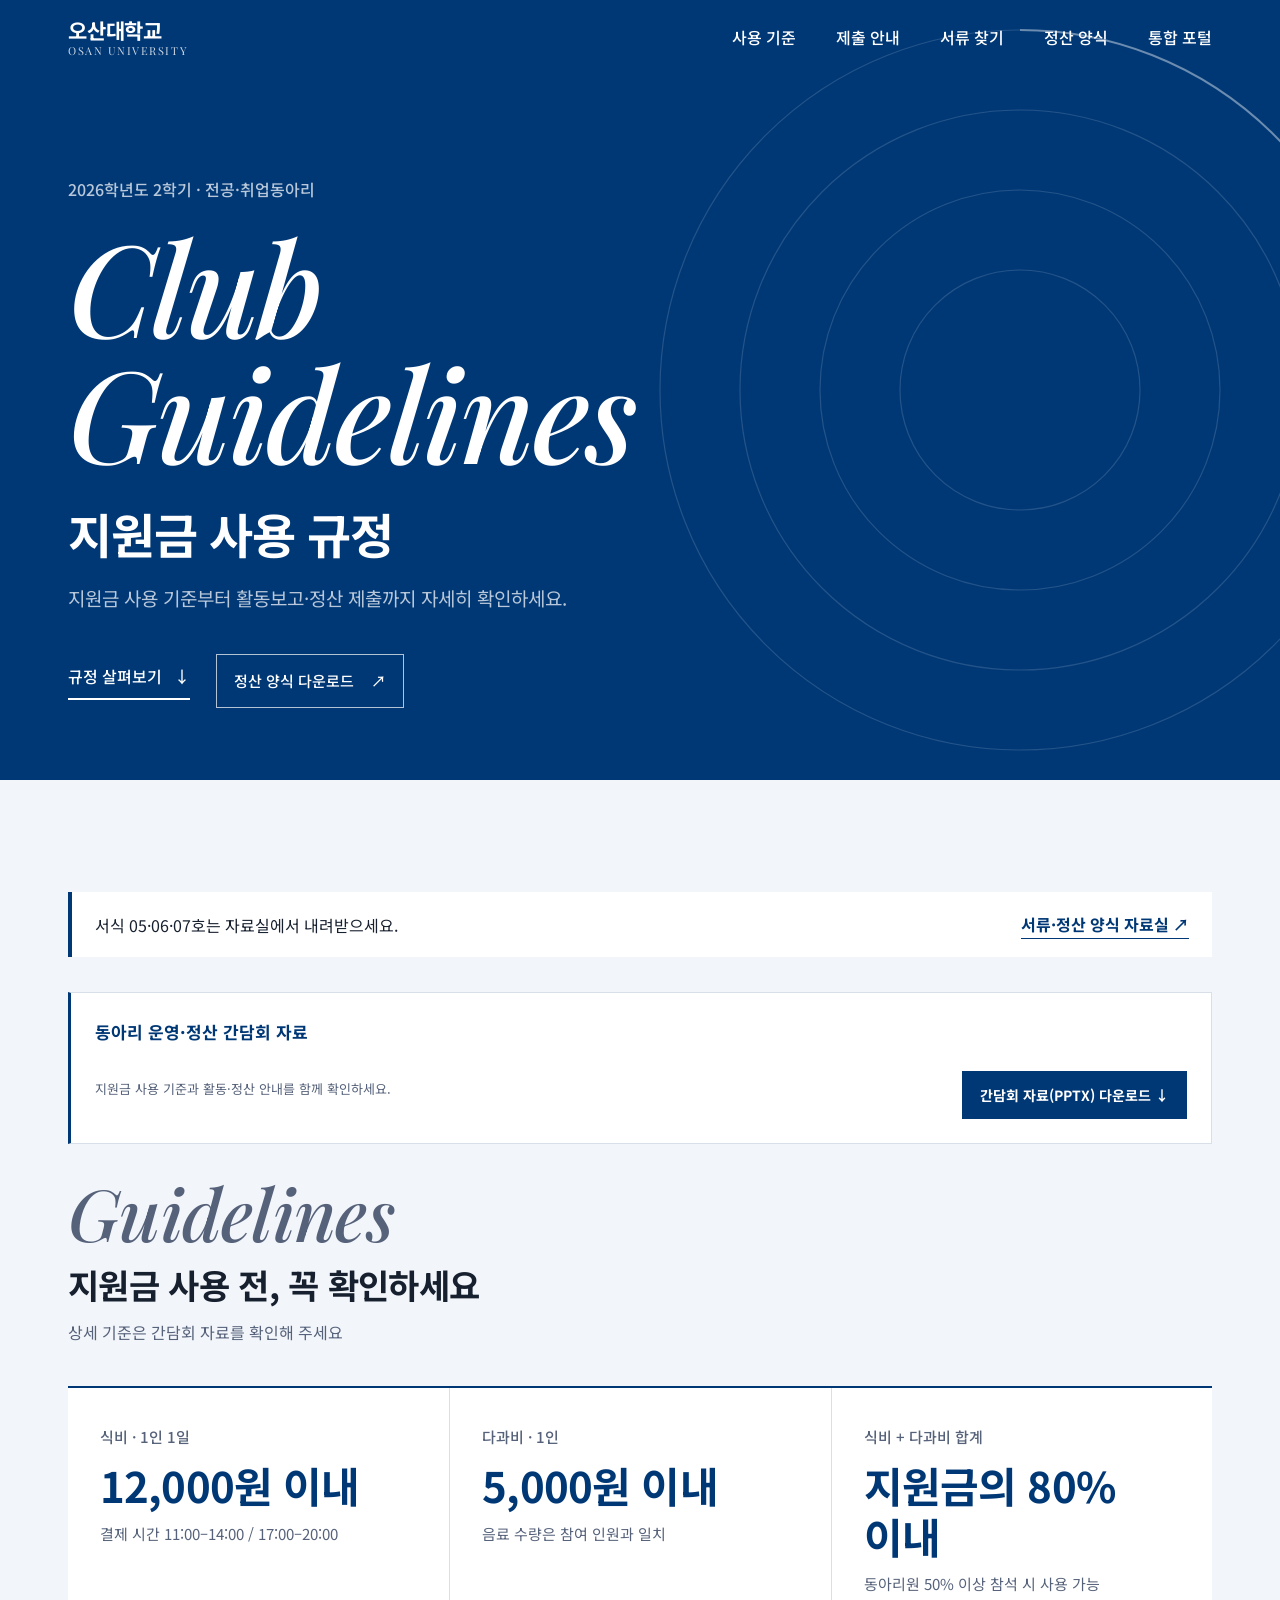
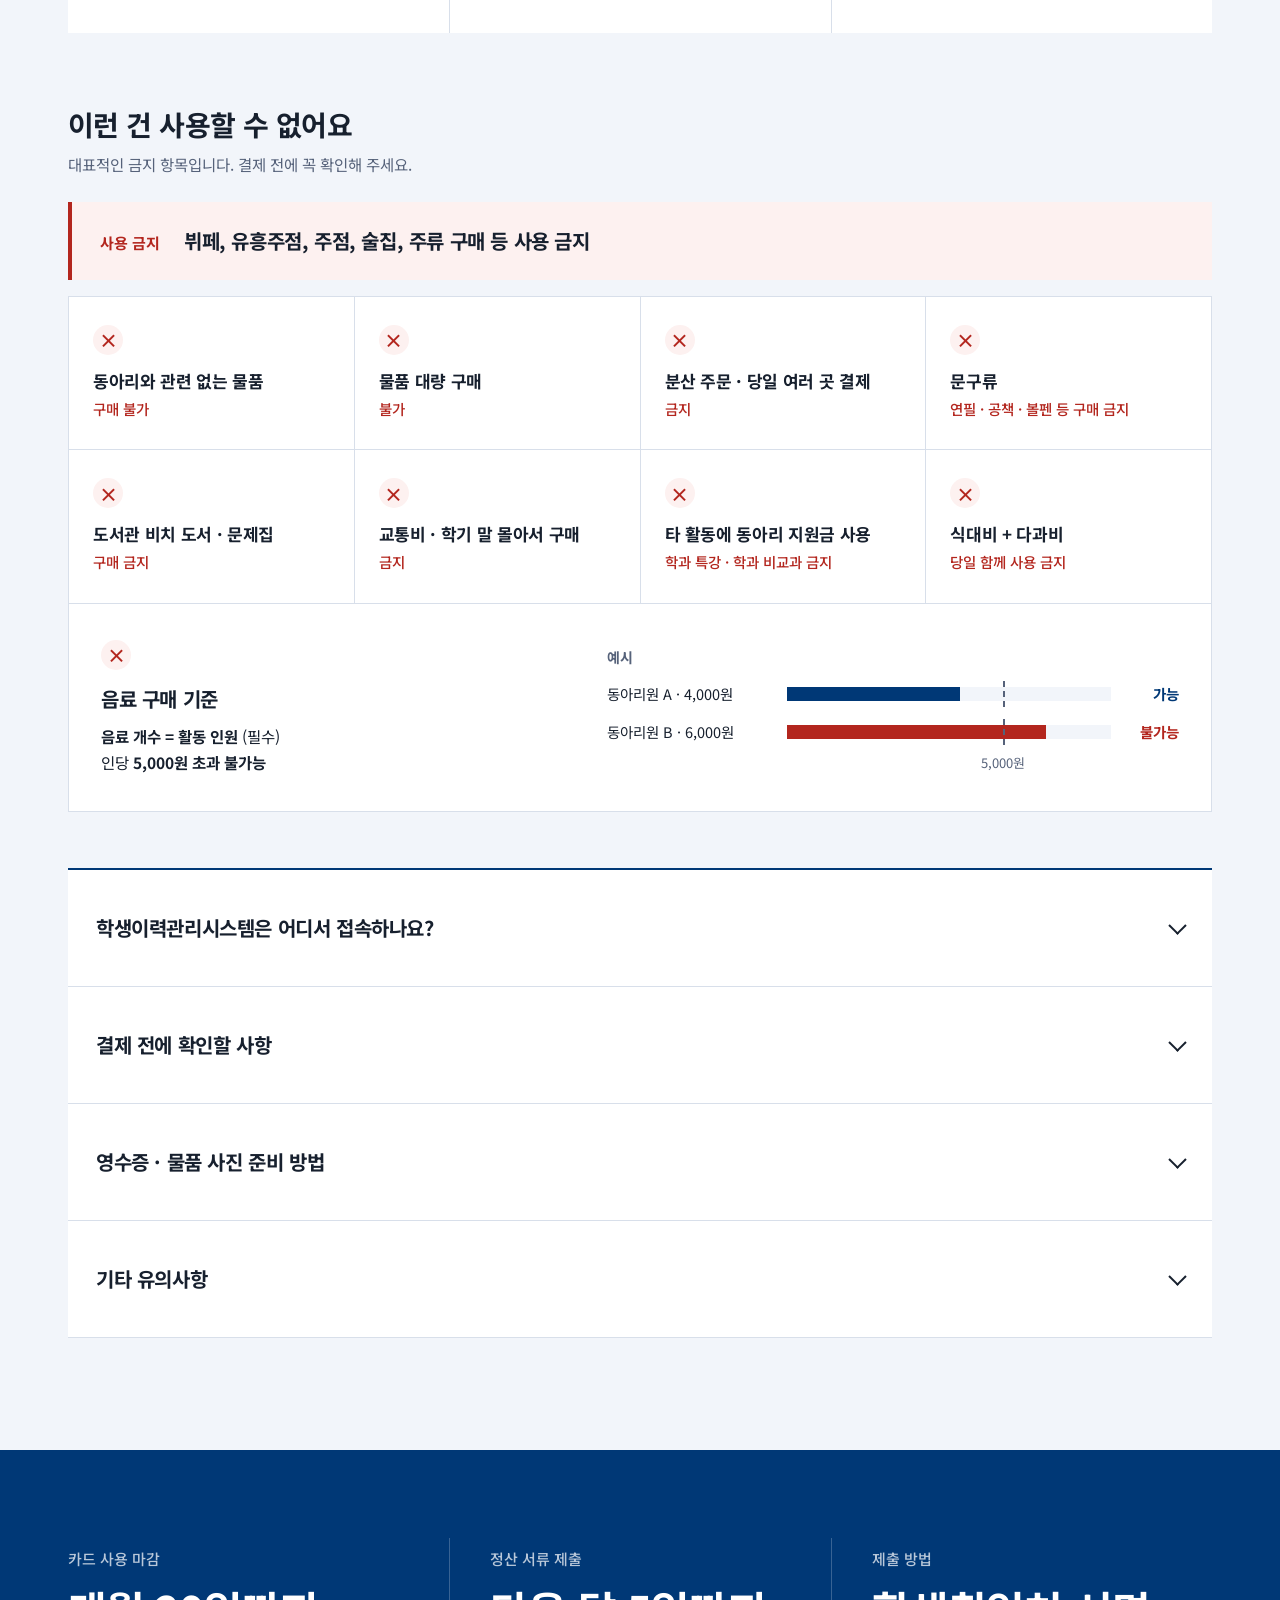
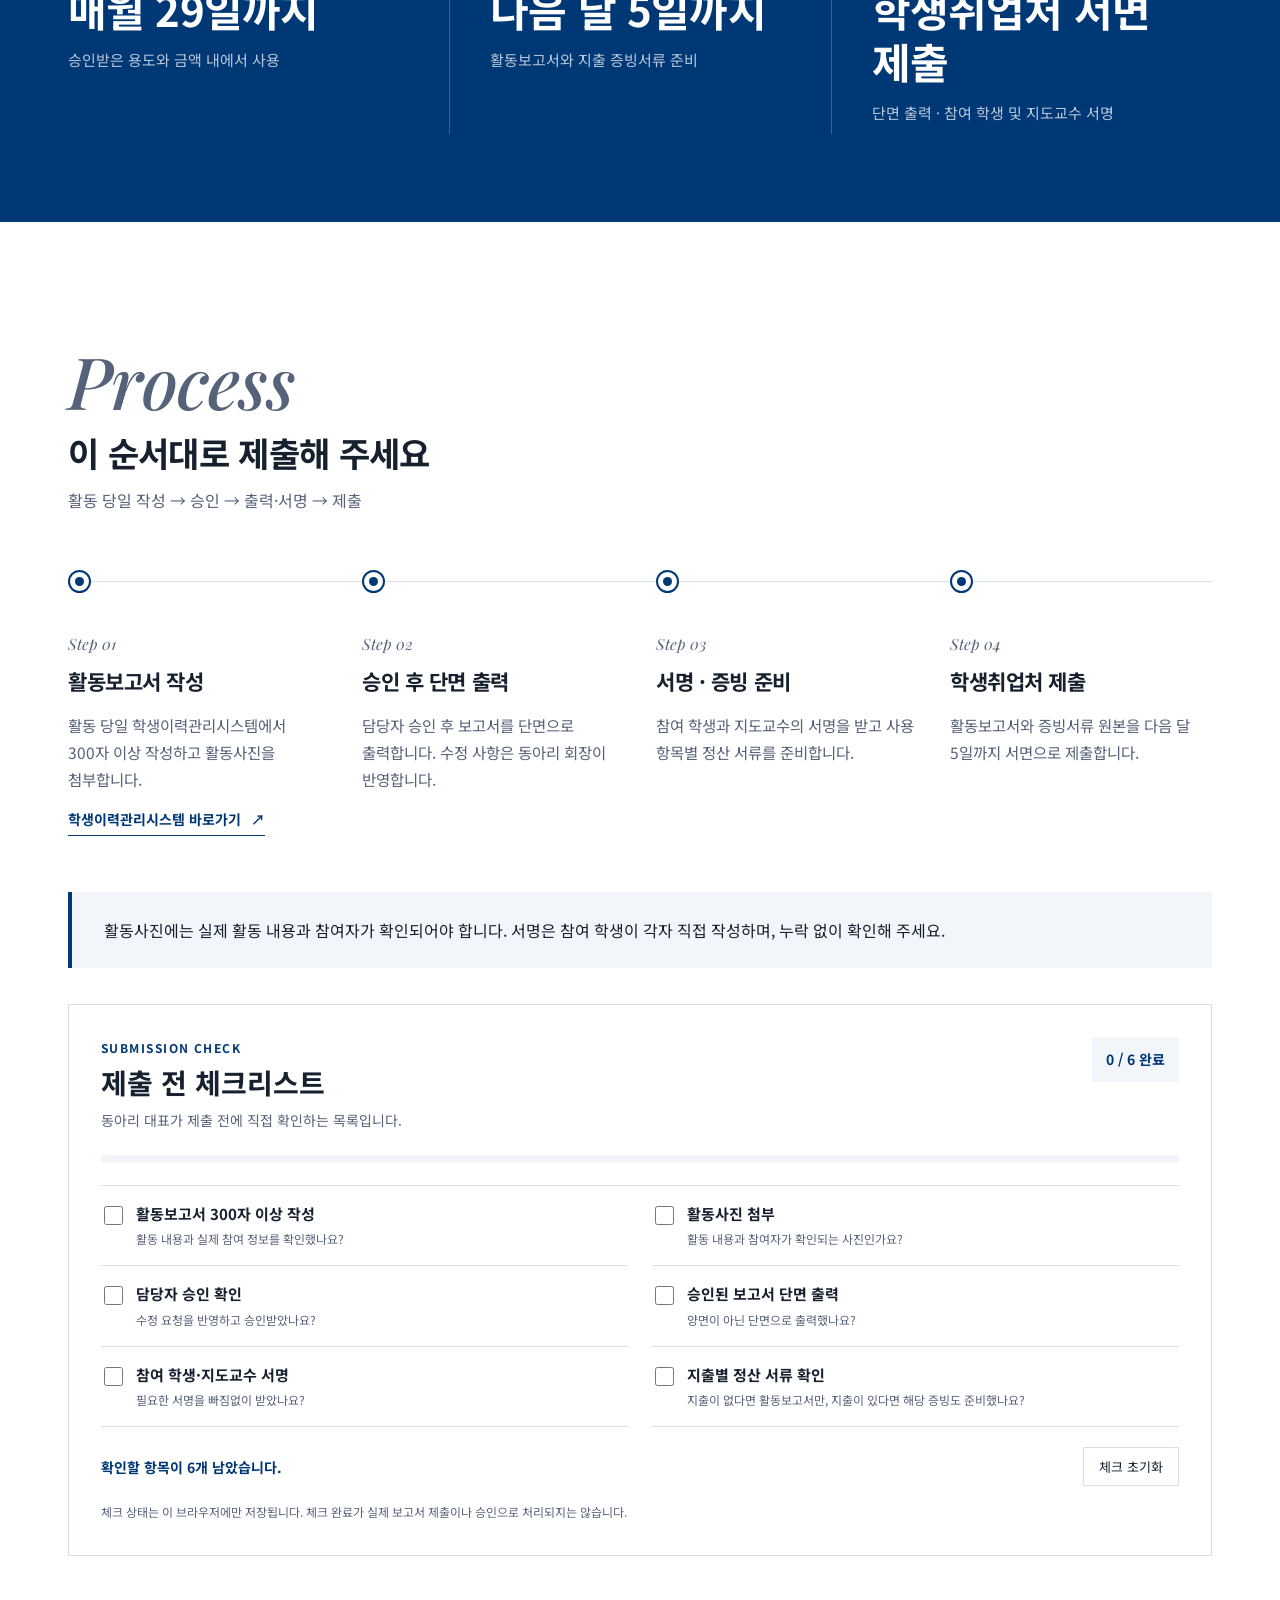
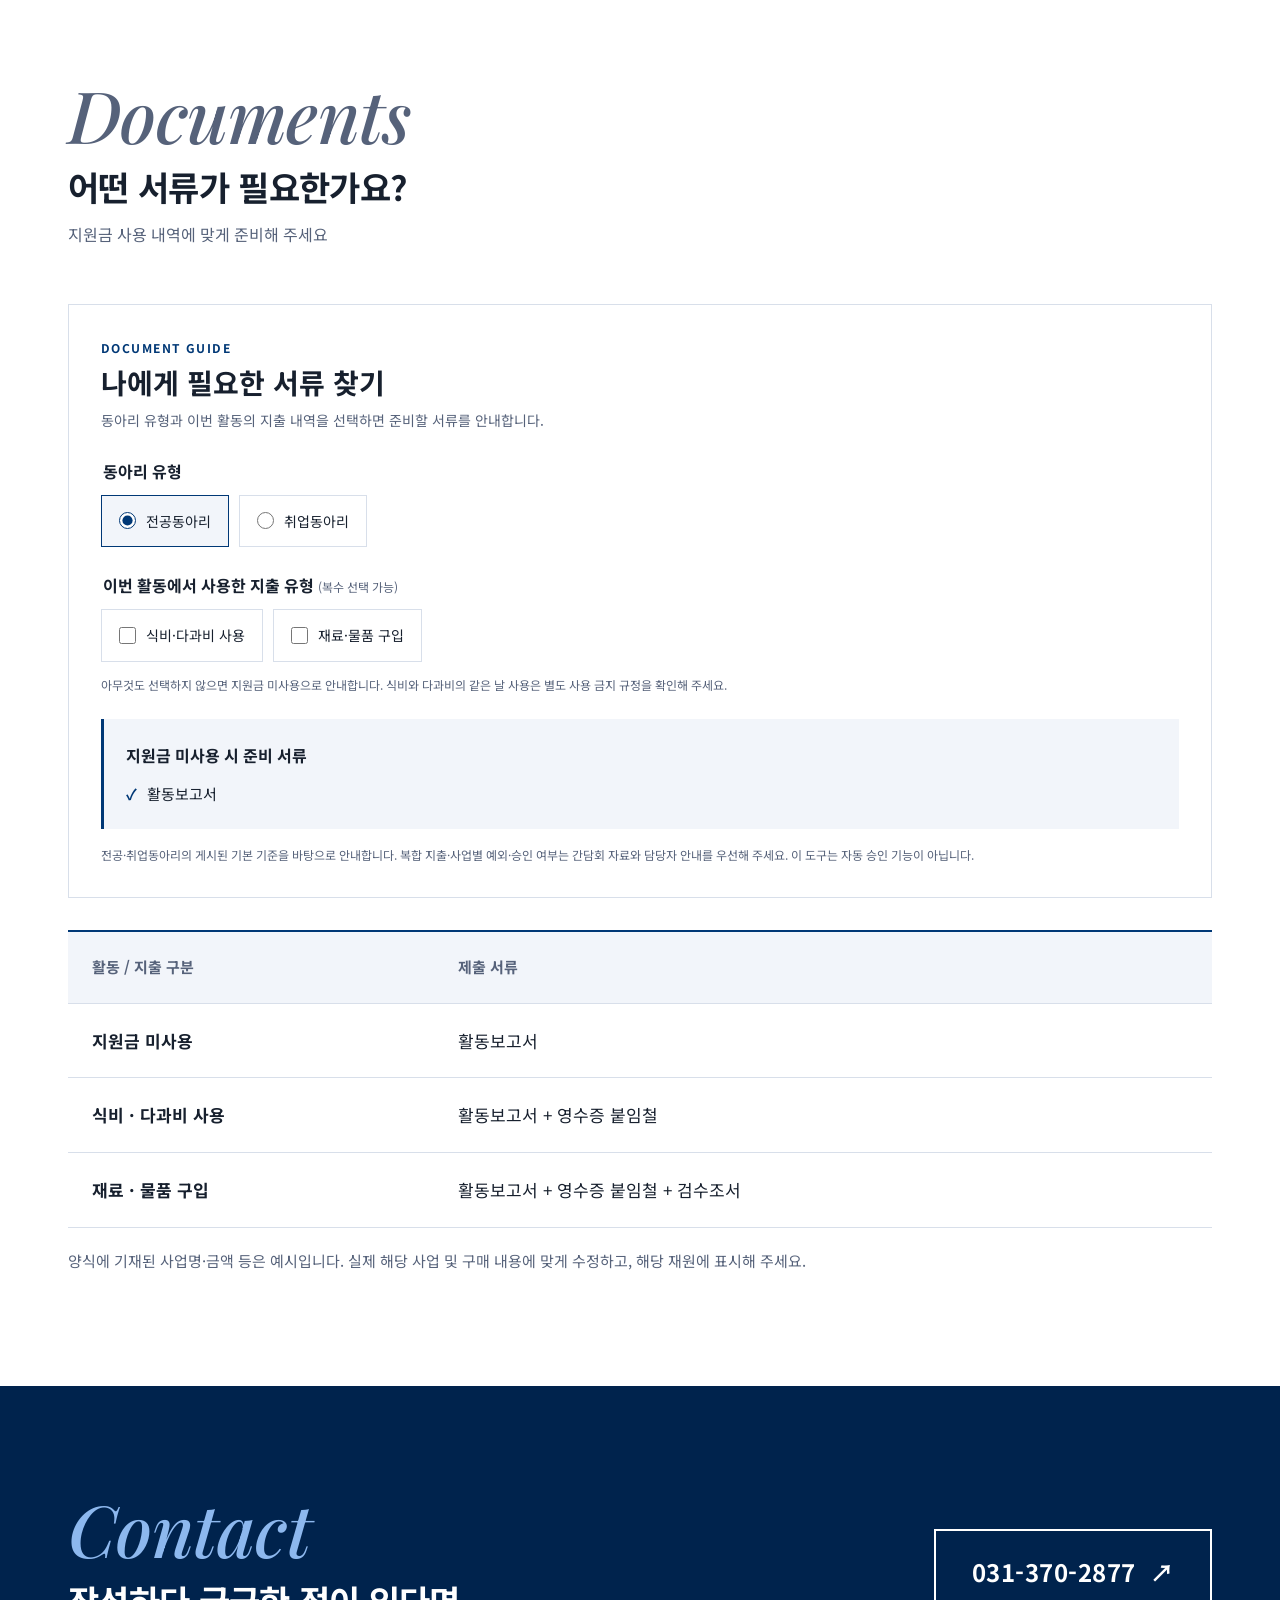
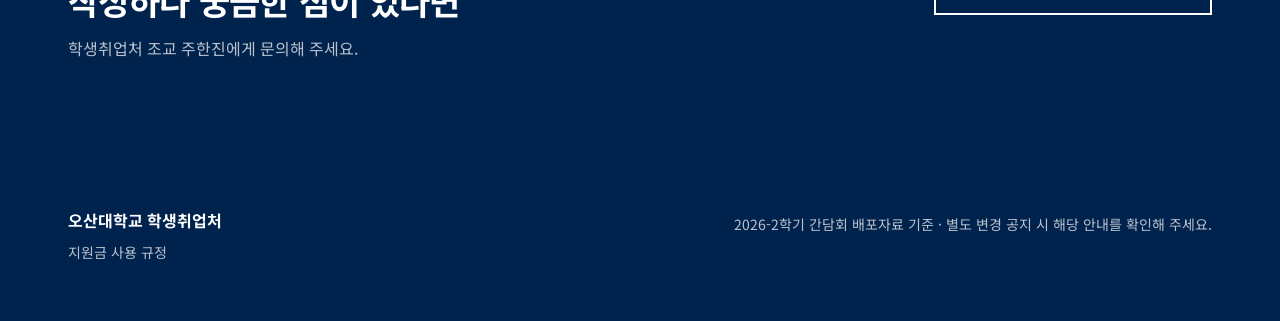
==== commit a0d1a34f: "ui: move briefing download above funding guidelines" ====
--- a/rules/index.html
+++ b/rules/index.html
@@ -11,7 +11,7 @@
 <link rel="stylesheet" href="../assets/css/common.css">
 <link rel="stylesheet" href="../assets/css/rules.css">
 <link rel="stylesheet" href="../assets/css/responsive.css">
-</head>
+<style>.meeting-top{scroll-margin-top:100px;margin:18px 0 32px}.meeting-top .materials-card{display:flex;align-items:center;flex-wrap:wrap;gap:12px 24px;padding:24px;background:#fff;border:1px solid #d7e0e9;border-left:3px solid #003876}.meeting-top .materials-card h3{font-size:17px;margin:0;width:100%;color:#003876}.meeting-top .materials-card p{margin:0;flex:1;min-width:220px;font-size:13px}.meeting-top .doc-download{white-space:nowrap}@media(max-width:600px){.meeting-top .materials-card{padding:20px}.meeting-top .doc-download{width:100%;text-align:center}}</style></head>
 <body>
 <header class="site-head" id="head"><div class="wrap">
 <a class="logo" href="#top" aria-label="현재 페이지 처음으로"><b>오산대학교</b><span>OSAN UNIVERSITY</span></a>
@@ -30,7 +30,7 @@
 <a class="hero-cta-secondary" href="../" target="_blank" rel="noopener noreferrer">정산 양식 다운로드 <span aria-hidden="true">↗</span></a></div></div></div></div>
   <section id="rules" class="rules">
     <div class="wrap">
-      <div class="rules-topnote"><span>서식 05·06·07호는 자료실에서 내려받으세요.</span><a href="../" target="_blank" rel="noopener noreferrer">서류·정산 양식 자료실 ↗</a></div><div class="sec-head">
+      <div class="rules-topnote"><span>서식 05·06·07호는 자료실에서 내려받으세요.</span><a href="../" target="_blank" rel="noopener noreferrer">서류·정산 양식 자료실 ↗</a></div><div id="meeting-materials" class="meeting-top" aria-label="간담회 자료 다운로드"><div class="materials-card"><h3>동아리 운영·정산 간담회 자료</h3><p>지원금 사용 기준과 활동·정산 안내를 함께 확인하세요.</p><a class="doc-download" href="../files/2026%ED%95%99%EB%85%84%EB%8F%84%202%ED%95%99%EA%B8%B0%20%EA%B0%84%EB%8B%B4%ED%9A%8C%20%EC%9E%90%EB%A3%8C.pptx" download="2026학년도 2학기 간담회 자료.pptx">간담회 자료(PPTX) 다운로드 ↓</a></div></div><div class="sec-head">
         <p class="sec-en" aria-hidden="true">Guidelines</p>
         <h2>지원금 사용 전, 꼭 확인하세요</h2>
         <p>상세 기준은 간담회 자료를 확인해 주세요</p>
@@ -234,7 +234,7 @@
       <p class="tbl-note">양식에 기재된 사업명·금액 등은 예시입니다. 실제 해당 사업 및 구매 내용에 맞게 수정하고, 해당 재원에 표시해 주세요.</p>
     </div>
   </section>
-<section id="meeting-materials"><div class="wrap"><div class="sec-head"><p class="sec-en" aria-hidden="true">Resources</p><h2>간담회 자료</h2><p>2026학년도 2학기 배포 원본을 내려받을 수 있습니다.</p></div><div class="materials-card"><h3>동아리 운영·정산 간담회 자료</h3><p>지원금 사용 기준과 활동·정산 안내를 함께 확인하세요.</p><a class="doc-download" href="../files/2026%ED%95%99%EB%85%84%EB%8F%84%202%ED%95%99%EA%B8%B0%20%EA%B0%84%EB%8B%B4%ED%9A%8C%20%EC%9E%90%EB%A3%8C.pptx" download="2026학년도 2학기 간담회 자료.pptx">간담회 자료(PPTX) 다운로드 ↓</a></div></div></section>
+
   <div class="contact">
     <div class="wrap contact-in">
       <div>
@@ -259,4 +259,4 @@
 <script type="module" src="../assets/js/checklist.js"></script>
 <script type="module" src="../assets/js/advisor.js"></script>
 </body>
-</html>+</html>
